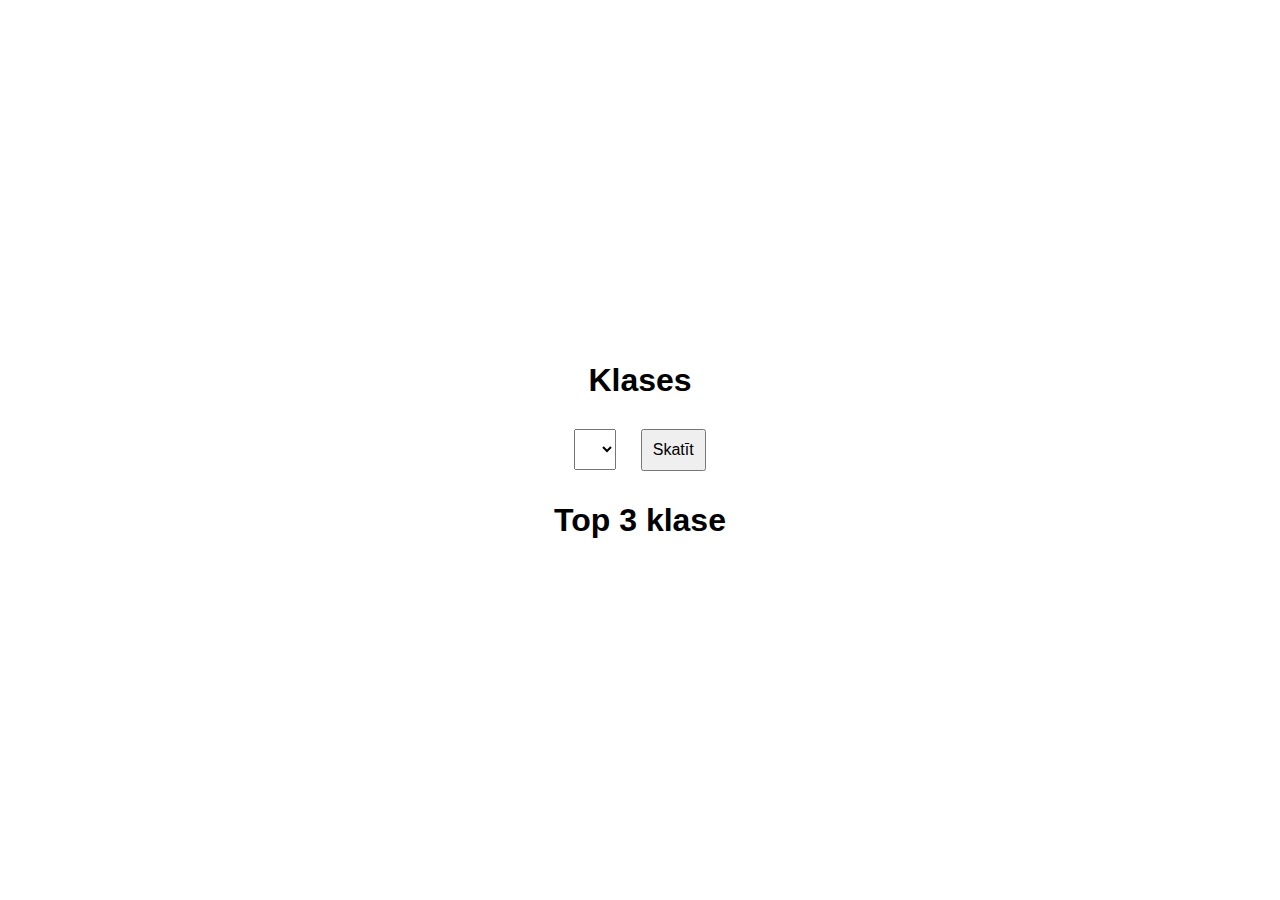
==== templates/index.html @ 8db5435c "First version" ====
<!DOCTYPE html>
<html lang="en">
<head>
    <meta charset="UTF-8">
    <meta name="viewport" content="width=device-width, initial-scale=1.0">
    <title>Punktu sistēma</title>
    <link rel="stylesheet" href="/static/styles.css">
</head>
<body class="main_body">
    <div class="container">
        <div class="ClassInfo">
            <h1>Klases</h1>
            <select id="classSelect"></select>
            <button onclick="showDetails()">Skatīt</button>
            <div id="details" style="display: none;">
                <h1 id="classDetails"></h1>
            </div>
        </div>

        <h1>Top 3 klase</h1>
        <div id="topClasses"></div>

    </div>
    <script src="/static/script.js"></script>
</body>
</html>
---- static/styles.css ----
body {
    font-family: Arial, sans-serif;
    margin: 0;
    padding: 0;
    display: flex;
    justify-content: center;
    align-items: center;
    height: 100vh;
}

.main_body {
    background-image: url("wallpaper.png");
    background-repeat: no-repeat;
    background-size: cover;
}

.container {
    text-align: center;
}

h1 {
    margin-bottom: 20px;
}

#ClassInfo {
    justify-content: left;
}

#topClasses {
    display: flex;
}

    #topClasses div {
        margin-left: 10px;
        margin-right: 10px;
    }

select, button, input {
    margin: 10px;
    padding: 10px;
    font-size: 16px;
}

@media (max-width: 800px) {
    .main_body {
        background-size: auto 100%;
        background-position: center center;
    }

    h1 {
        font-size: 24px;
    }
    select, button, input {
        font-size: 14px;
        padding: 8px;
    }
}
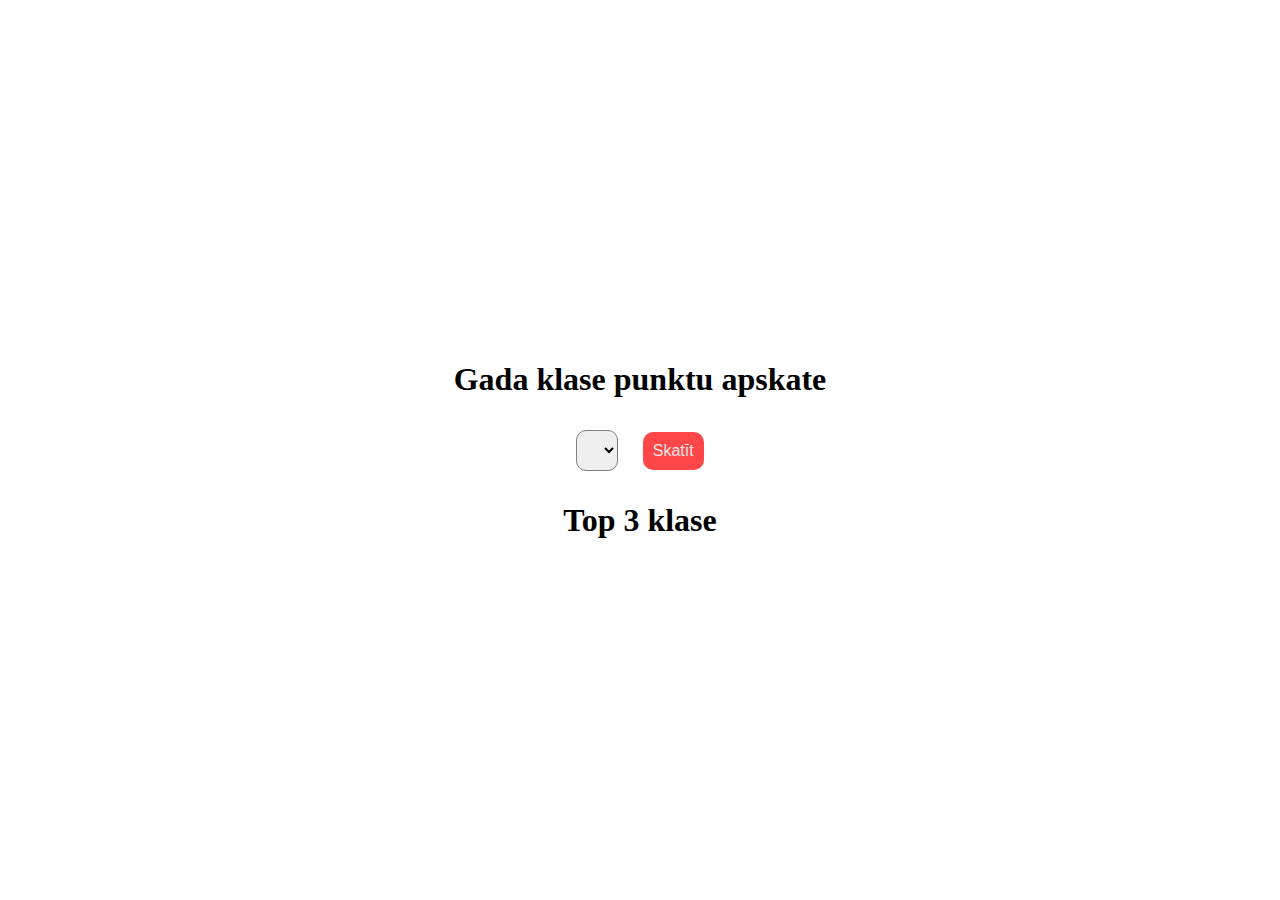
==== commit ea729190: "New version with criteria" ====
--- a/templates/index.html
+++ b/templates/index.html
@@ -1,23 +1,30 @@
 <!DOCTYPE html>
-<html lang="en">
+<html lang="lv">
 <head>
     <meta charset="UTF-8">
     <meta name="viewport" content="width=device-width, initial-scale=1.0">
     <title>Punktu sistēma</title>
+    <link rel="icon" href="/static/logo.png" type="image/icon type">
     <link rel="stylesheet" href="/static/styles.css">
+    <link rel="preload" href="/static/font/GaramondPremrPro-Bd.woff2" as="font" type="font/woff2" crossorigin>
 </head>
 <body class="main_body">
     <div class="container">
         <div class="ClassInfo">
-            <h1>Klases</h1>
+            <h1 class="main_h1">Gada klase  punktu apskate</h1>
             <select id="classSelect"></select>
-            <button onclick="showDetails()">Skatīt</button>
+            <button class="ShowDetails" onclick="showDetails()">Skatīt</button>
             <div id="details" style="display: none;">
                 <h1 id="classDetails"></h1>
+                <div id="classExplanation_main">
+                    <div class="classExplanation_div">
+                        <p>Klašu vidēja atzīmi</p><p class="two">15</p>
+                    </div>
+                </div>
             </div>
         </div>
 
-        <h1>Top 3 klase</h1>
+        <h1 class="main_h1">Top 3 klase</h1>
         <div id="topClasses"></div>
 
     </div>
--- a/static/styles.css
+++ b/static/styles.css
@@ -19,8 +19,33 @@
 }
 
 h1 {
-    margin-bottom: 20px;
+    font-family: 'Garamond Premiere Pro';
+    font-weight: bold;
+    font-style: normal;
 }
+
+.ShowDetails {
+    background-color: rgb(255, 71, 73);
+    border-radius: 10px;
+    border: none;
+    color: rgb(231, 231, 231);
+}
+
+    .ShowDetails:hover {
+        background-color: rgb(255, 97, 100);
+        color: rgb(233, 233, 233);
+        transition: 0.1s;
+    }
+
+#classDetails {
+    font-size: 4vh;
+}
+
+#classSelect {
+    border: gray solid 1px;
+    border-radius: 10px;
+}
+
 
 #ClassInfo {
     justify-content: left;
@@ -28,6 +53,7 @@
 
 #topClasses {
     display: flex;
+    justify-content: space-evenly;
 }
 
     #topClasses div {
@@ -35,10 +61,67 @@
         margin-right: 10px;
     }
 
+#top_class_head, #top_class_text {
+    font-family: 'Garamond Premiere Pro';
+    font-style: normal;
+}
+
+    #top_class_head {
+        font-weight: bold;
+    }
+
+    #top_class_text {
+        font-weight: normal;
+    }
+
+.classExplanation_div {
+    display: -webkit-box;
+    width: 80%;
+}
+
+    .classExplanation_div .two {
+        margin-left: auto;
+    }
+
+
 select, button, input {
     margin: 10px;
     padding: 10px;
     font-size: 16px;
+    border-radius: 10px;
+    border: gray solid 0.5px;
+}
+
+    .submit {
+        background-color: rgb(107, 252, 107);
+    }
+
+    .submit:hover {
+        background-color: rgb(143, 254, 143);
+    }
+
+    #classExplanation_main {
+        display: flex;
+        flex-direction: column;
+        width: 80%;
+        margin-left: auto;
+        margin-right: auto;
+        align-items: center;
+    }
+
+#classExplanation {
+    display: none;
+    flex-direction: column;
+    width: 60%;
+    margin-left: auto;
+    margin-right: auto;
+    align-items: center;
+}
+
+#login_error {
+    display: none;
+    color: red;
+    font-size: 2vh;
 }
 
 @media (max-width: 800px) {
@@ -47,9 +130,6 @@
         background-position: center center;
     }
 
-    h1 {
-        font-size: 24px;
-    }
     select, button, input {
         font-size: 14px;
         padding: 8px;
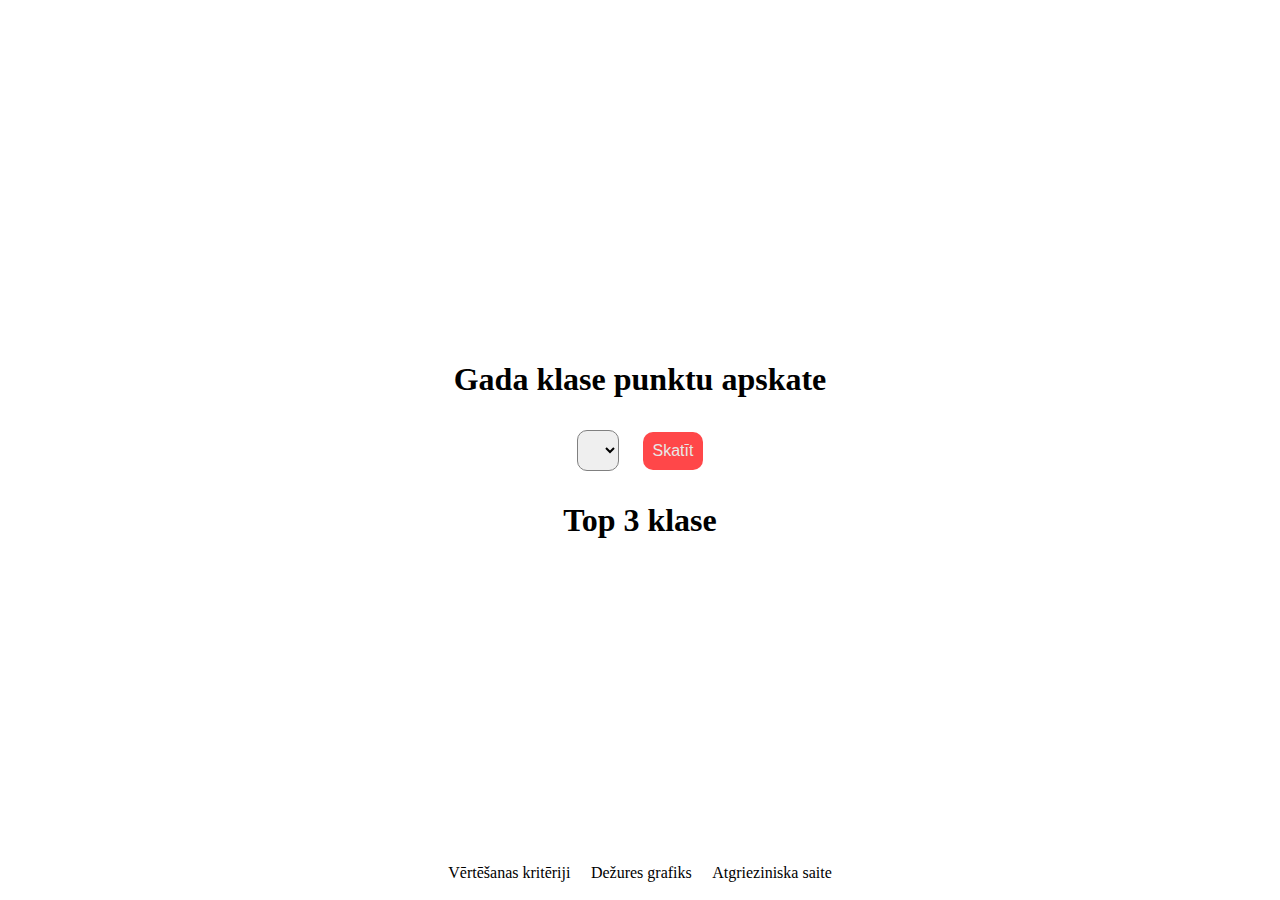
==== commit a2d9a3a0: "Added upload function in admin panel" ====
--- a/templates/index.html
+++ b/templates/index.html
@@ -26,8 +26,12 @@
 
         <h1 class="main_h1">Top 3 klase</h1>
         <div id="topClasses"></div>
-
     </div>
+    <footer>
+        <a href="/pdf">Vērtēšanas kritēriji</a>
+        <a href="/grafiks">Dežures grafiks</a>
+        <a href="#">Atgrieziniska saite</a>
+    </footer>
     <script src="/static/script.js"></script>
 </body>
 </html>
--- a/static/styles.css
+++ b/static/styles.css
@@ -1,5 +1,4 @@
 body {
-    font-family: Arial, sans-serif;
     margin: 0;
     padding: 0;
     display: flex;
@@ -12,6 +11,8 @@
     background-image: url("wallpaper.png");
     background-repeat: no-repeat;
     background-size: cover;
+    display: flex;
+    flex-direction: column;
 }
 
 .container {
@@ -124,6 +125,21 @@
     font-size: 2vh;
 }
 
+footer {
+    position: absolute;
+    display: flex;
+    justify-content: center;
+    width: 80%;
+    bottom: 2%;
+}
+
+    footer a {
+        margin-left: 1%;
+        margin-right: 1%;
+        color: black;
+        text-decoration: none;
+    }
+
 @media (max-width: 800px) {
     .main_body {
         background-size: auto 100%;
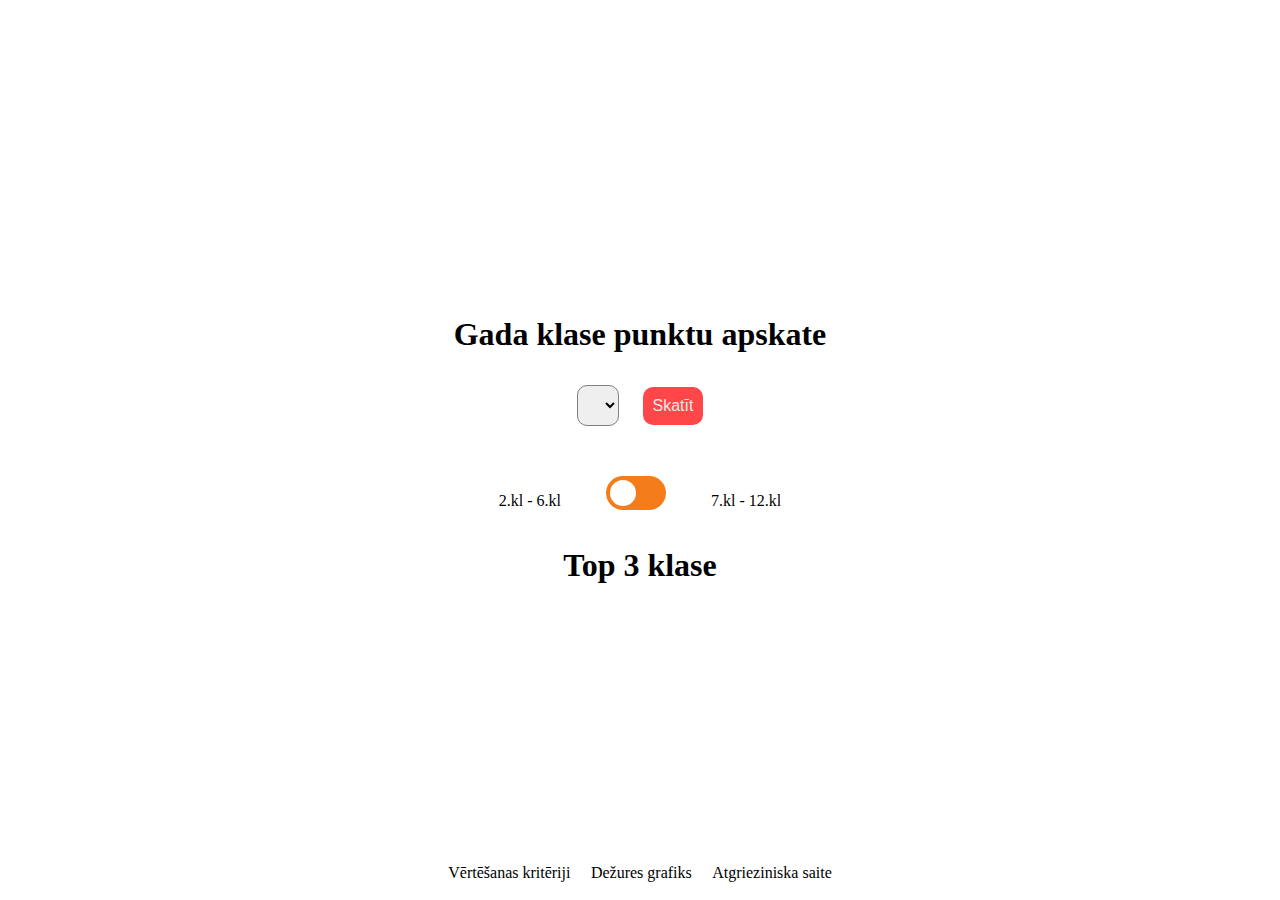
==== commit b2243a3c: "Added switcher, code divided into blocks, started devoloping backup system" ====
--- a/templates/index.html
+++ b/templates/index.html
@@ -24,6 +24,21 @@
             </div>
         </div>
 
+
+        <div style="display: flex; justify-content: space-evenly; margin-top: 40px;">
+            <div>
+                <p>2.kl - 6.kl</p>
+             </div>
+             <div>
+                 <label class="switch"> 
+                 <input type="checkbox" id="toggleSwitch" onclick="fetchClasses(), updateTopClasses()"> 
+                 <span class="slider round"></span> 
+                 </label> 
+             </div>
+             <div>
+                 <p>7.kl - 12.kl</p>
+             </div>
+        </div>
         <h1 class="main_h1">Top 3 klase</h1>
         <div id="topClasses"></div>
     </div>
--- a/static/styles.css
+++ b/static/styles.css
@@ -110,6 +110,10 @@
         align-items: center;
     }
 
+    #classExplanation_main p{
+        width: 80%;
+    }
+
 #classExplanation {
     display: none;
     flex-direction: column;
@@ -140,6 +144,50 @@
         text-decoration: none;
     }
 
+.fileSelect {
+    display: flex;
+    flex-direction: column;
+}
+    .fileSelect label{
+        text-align: left;
+    }
+
+    #uploadForm button{
+        border-radius: 10px;
+        border: gray solid 0.5px;
+        background-color: rgb(107, 252, 107);
+        height: 100%;
+        margin-top: 4vh;
+    }
+
+    #uploadForm button:hover{
+        background-color: rgb(143, 254, 143);
+    }
+
+    .switch { position: relative; 
+        display: inline-block; 
+        width: 60px; height: 34px; } 
+    .switch input { opacity: 0; width: 0; height: 0; } 
+    .slider { position: absolute; 
+        cursor: pointer; 
+        top: 0; 
+        left: 0; 
+        right: 0; 
+        bottom: 0; 
+        background-color: #f47c1b; 
+        transition: .4s; } 
+    .slider:before { position: absolute; 
+        content: ""; 
+        height: 26px; 
+        width: 26px; 
+        left: 4px; 
+        bottom: 4px; 
+        background-color: white; 
+        transition: .4s; } 
+    input:checked + .slider { background-color: #2196F3; } 
+    input:checked + .slider:before { transform: translateX(26px); } 
+    .slider.round { border-radius: 34px; } .slider.round:before { border-radius: 50%; } 
+
 @media (max-width: 800px) {
     .main_body {
         background-size: auto 100%;
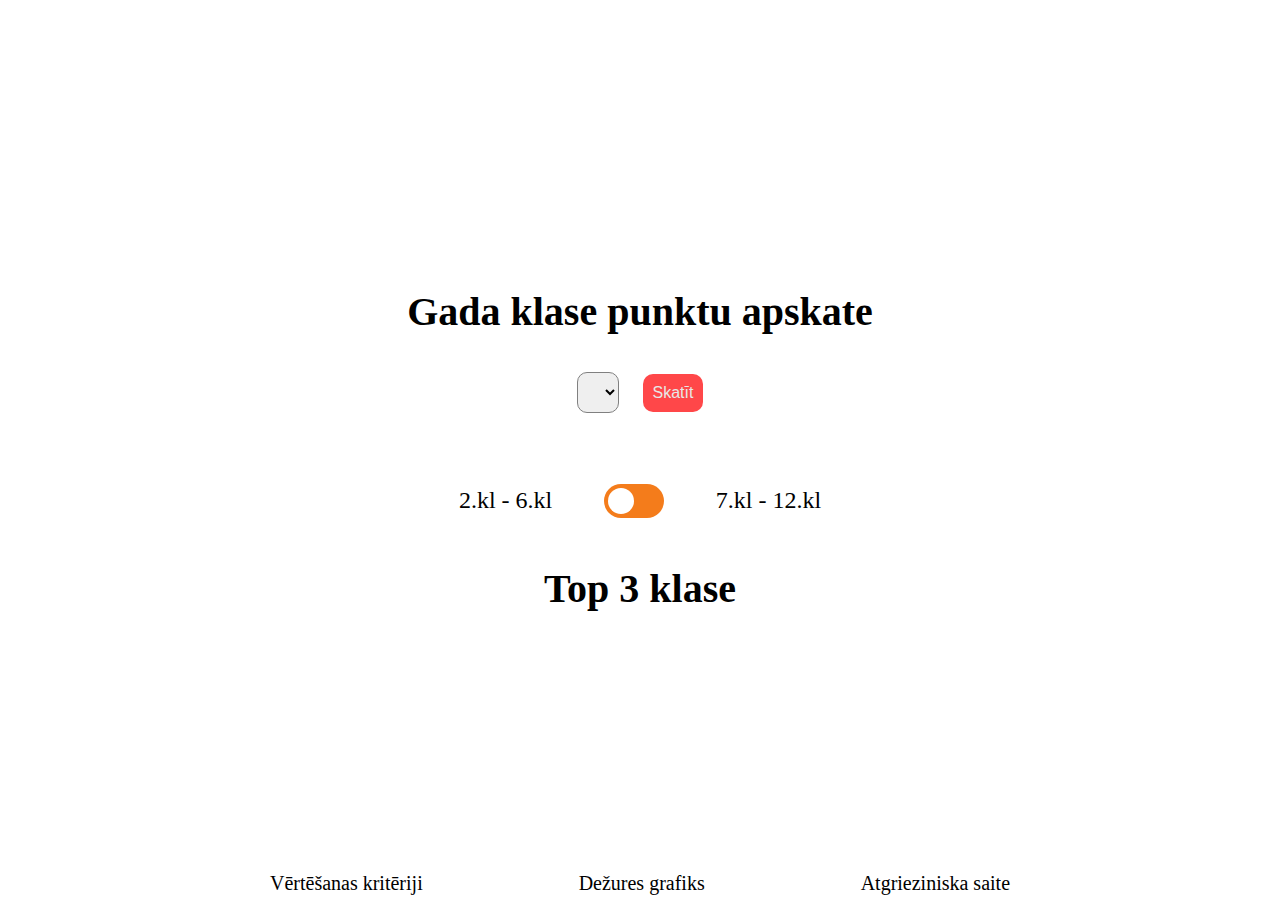
==== commit c15ed582: "Fix some bugs, add redme file" ====
--- a/templates/index.html
+++ b/templates/index.html
@@ -27,16 +27,16 @@
 
         <div style="display: flex; justify-content: space-evenly; margin-top: 40px;">
             <div>
-                <p>2.kl - 6.kl</p>
+                <p class="Class_group">2.kl - 6.kl</p>
              </div>
-             <div>
+             <div style="margin-top: auto; margin-bottom: auto;">
                  <label class="switch"> 
                  <input type="checkbox" id="toggleSwitch" onclick="fetchClasses(), updateTopClasses()"> 
                  <span class="slider round"></span> 
                  </label> 
              </div>
              <div>
-                 <p>7.kl - 12.kl</p>
+                 <p class="Class_group">7.kl - 12.kl</p>
              </div>
         </div>
         <h1 class="main_h1">Top 3 klase</h1>
--- a/static/styles.css
+++ b/static/styles.css
@@ -15,8 +15,13 @@
     flex-direction: column;
 }
 
+.main_h1 {
+    font-size: clamp(16px, 2.5rem, 40px);
+}
+
 .container {
     text-align: center;
+    border-radius: 15px;
 }
 
 h1 {
@@ -69,10 +74,12 @@
 
     #top_class_head {
         font-weight: bold;
+        font-size: clamp(12px, 2rem, 30px);
     }
 
     #top_class_text {
         font-weight: normal;
+        font-size: clamp(10px, 1.2rem, 25px);
     }
 
 .classExplanation_div {
@@ -123,25 +130,23 @@
     align-items: center;
 }
 
-#login_error {
-    display: none;
-    color: red;
-    font-size: 2vh;
+.Class_group {
+    font-size: clamp(10px, 1.5rem, 24px);
 }
 
 footer {
     position: absolute;
     display: flex;
-    justify-content: center;
-    width: 80%;
-    bottom: 2%;
+    justify-content: space-around;
+    bottom: min(1%, 5px);
+    width: 70%;
 }
 
     footer a {
-        margin-left: 1%;
-        margin-right: 1%;
         color: black;
         text-decoration: none;
+        font-size: clamp(10px, 2rem, 20px);
+        white-space: nowrap;
     }
 
 .fileSelect {
@@ -188,6 +193,11 @@
     input:checked + .slider:before { transform: translateX(26px); } 
     .slider.round { border-radius: 34px; } .slider.round:before { border-radius: 50%; } 
 
+.clear_bt {
+    background-color: red;
+    color: white;
+}
+
 @media (max-width: 800px) {
     .main_body {
         background-size: auto 100%;
@@ -198,4 +208,8 @@
         font-size: 14px;
         padding: 8px;
     }
-}
+
+    .Class_group {
+        font-size: clamp(10px, 2rem, 24px);
+    }
+}
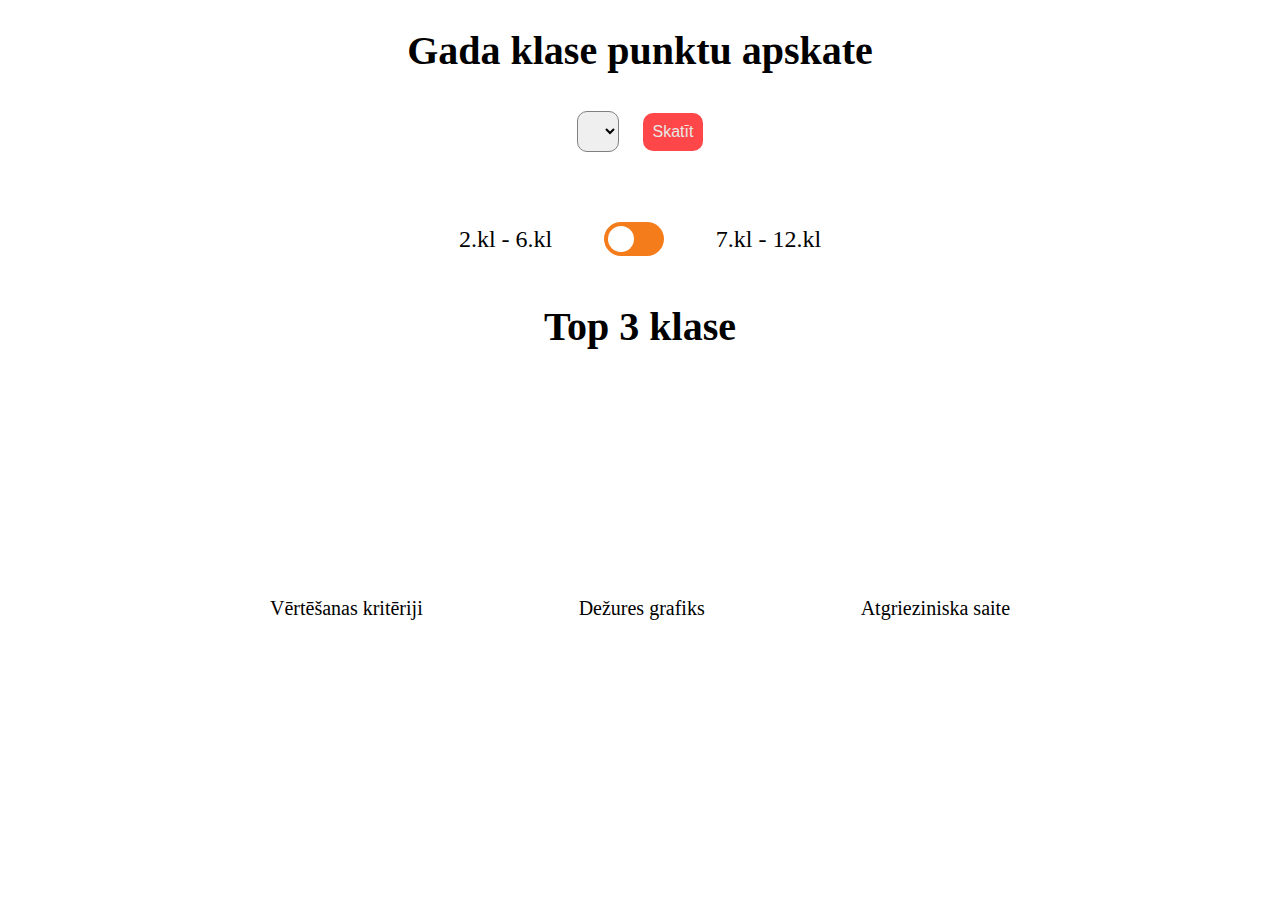
==== commit 89244f03: "Edit redme file, added link in index.html, try optimize design for mobile phone" ====
--- a/templates/index.html
+++ b/templates/index.html
@@ -45,7 +45,7 @@
     <footer>
         <a href="/pdf">Vērtēšanas kritēriji</a>
         <a href="/grafiks">Dežures grafiks</a>
-        <a href="#">Atgrieziniska saite</a>
+        <a href="https://forms.gle/KBr3zLNmrnnpSFaW6">Atgrieziniska saite</a>
     </footer>
     <script src="/static/script.js"></script>
 </body>
--- a/static/styles.css
+++ b/static/styles.css
@@ -2,7 +2,7 @@
     margin: 0;
     padding: 0;
     display: flex;
-    justify-content: center;
+    /*justify-content: center;*/
     align-items: center;
     height: 100vh;
 }
@@ -22,6 +22,7 @@
 .container {
     text-align: center;
     border-radius: 15px;
+    margin-bottom: 25vh;
 }
 
 h1 {
@@ -83,8 +84,9 @@
     }
 
 .classExplanation_div {
-    display: -webkit-box;
+    display: flex;
     width: 80%;
+    gap: 20%;
 }
 
     .classExplanation_div .two {
@@ -115,10 +117,11 @@
         margin-left: auto;
         margin-right: auto;
         align-items: center;
+        gap: 20%;
     }
 
     #classExplanation_main p{
-        width: 80%;
+        width: 30%;
     }
 
 #classExplanation {
@@ -135,7 +138,7 @@
 }
 
 footer {
-    position: absolute;
+    position: relative;
     display: flex;
     justify-content: space-around;
     bottom: min(1%, 5px);
@@ -198,7 +201,9 @@
     color: white;
 }
 
-@media (max-width: 800px) {
+
+
+@media (orientation: portrait) {
     .main_body {
         background-size: auto 100%;
         background-position: center center;
@@ -207,9 +212,28 @@
     select, button, input {
         font-size: 14px;
         padding: 8px;
+        width: 20vw;
+        height: 10vw;
+        font-weight: bold;
     }
 
     .Class_group {
         font-size: clamp(10px, 2rem, 24px);
     }
-}
+
+    .container {
+        position: relative;
+        margin-top: 5vh;
+      }
+
+      footer {
+        width: 90%;
+        margin-bottom: 5vh;
+        display: flex;
+        gap: 1vw;
+      }
+
+      footer a {
+        font-size: 1rem;
+      }
+}
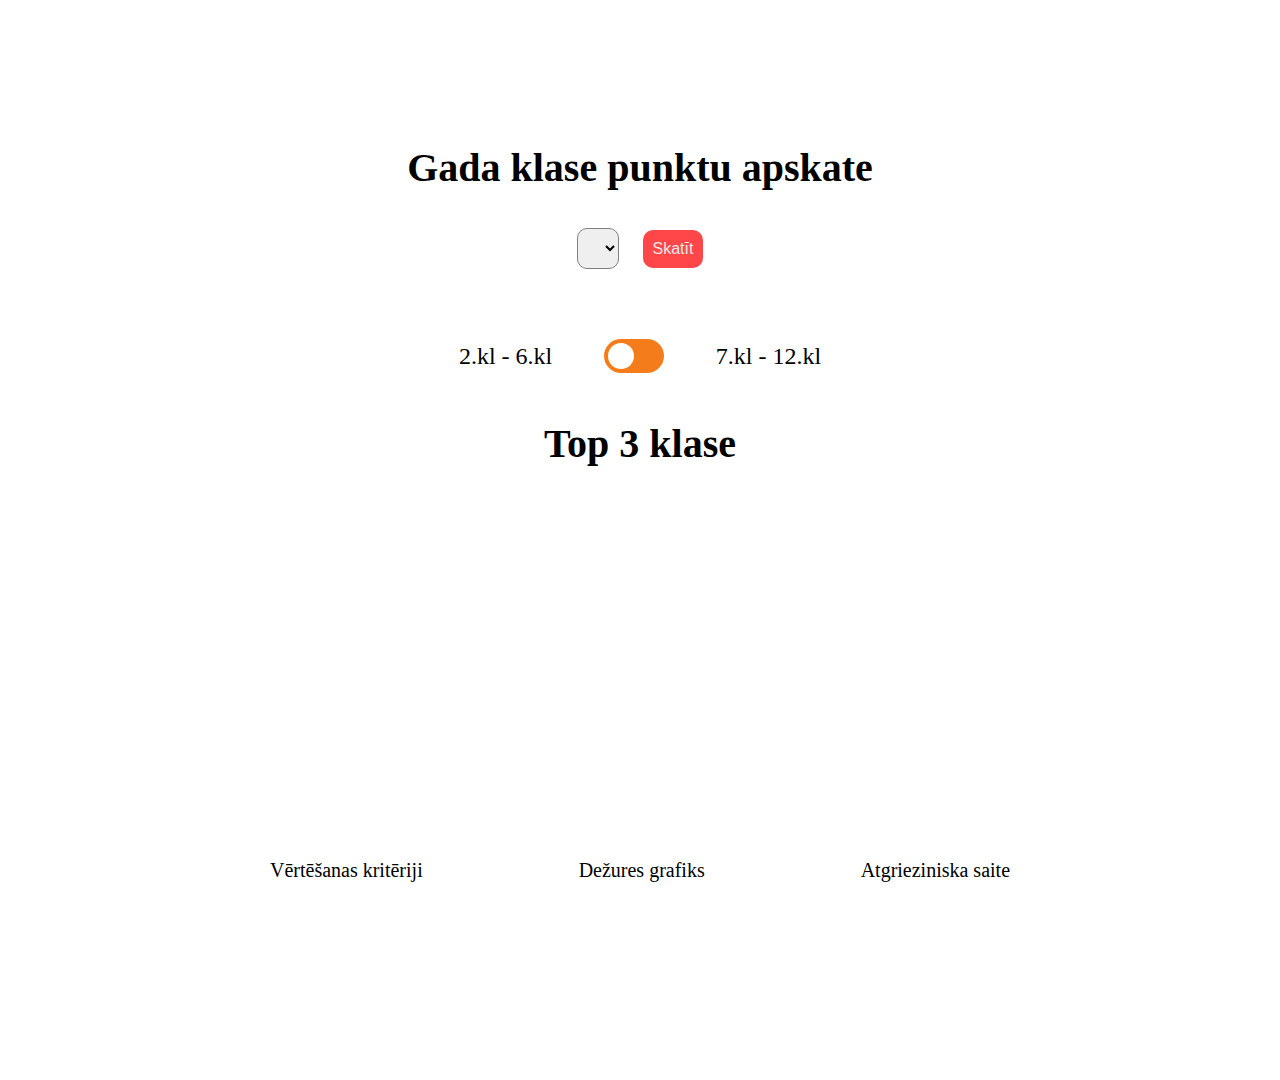
==== commit c50f7db4: "Fix some problems with css" ====
--- a/templates/index.html
+++ b/templates/index.html
@@ -45,7 +45,7 @@
     <footer>
         <a href="/pdf">Vērtēšanas kritēriji</a>
         <a href="/grafiks">Dežures grafiks</a>
-        <a href="https://forms.gle/KBr3zLNmrnnpSFaW6">Atgrieziniska saite</a>
+        <a href="#">Atgrieziniska saite</a>
     </footer>
     <script src="/static/script.js"></script>
 </body>
--- a/static/styles.css
+++ b/static/styles.css
@@ -1,18 +1,25 @@
+html {
+    height: 120%;
+}
+
 body {
     margin: 0;
     padding: 0;
     display: flex;
-    /*justify-content: center;*/
     align-items: center;
     height: 100vh;
+    
 }
 
 .main_body {
     background-image: url("wallpaper.png");
     background-repeat: no-repeat;
-    background-size: cover;
+    background-size: auto 100%;
+    background-position: center center;
+    /* background-size: cover; */
     display: flex;
     flex-direction: column;
+    height: 100vh;
 }
 
 .main_h1 {
@@ -22,7 +29,7 @@
 .container {
     text-align: center;
     border-radius: 15px;
-    margin-bottom: 25vh;
+    margin-top: 13vh;
 }
 
 h1 {
@@ -84,9 +91,8 @@
     }
 
 .classExplanation_div {
-    display: flex;
+    display: -webkit-box;
     width: 80%;
-    gap: 20%;
 }
 
     .classExplanation_div .two {
@@ -117,12 +123,11 @@
         margin-left: auto;
         margin-right: auto;
         align-items: center;
-        gap: 20%;
-    }
-
-    #classExplanation_main p{
-        width: 30%;
-    }
+    }
+
+    /* #classExplanation_main p{
+        width: 80%;
+    } */
 
 #classExplanation {
     display: none;
@@ -138,10 +143,12 @@
 }
 
 footer {
-    position: relative;
-    display: flex;
+    /* position: absolute; */
+    display: flex;
+    margin-top: auto;
+    margin-bottom: 2vh;
     justify-content: space-around;
-    bottom: min(1%, 5px);
+    /* bottom: min(1%, 5px); */
     width: 70%;
 }
 
@@ -201,9 +208,7 @@
     color: white;
 }
 
-
-
-@media (orientation: portrait) {
+@media (max-width: 800px) {
     .main_body {
         background-size: auto 100%;
         background-position: center center;
@@ -212,28 +217,9 @@
     select, button, input {
         font-size: 14px;
         padding: 8px;
-        width: 20vw;
-        height: 10vw;
-        font-weight: bold;
     }
 
     .Class_group {
         font-size: clamp(10px, 2rem, 24px);
     }
-
-    .container {
-        position: relative;
-        margin-top: 5vh;
-      }
-
-      footer {
-        width: 90%;
-        margin-bottom: 5vh;
-        display: flex;
-        gap: 1vw;
-      }
-
-      footer a {
-        font-size: 1rem;
-      }
-}
+}
